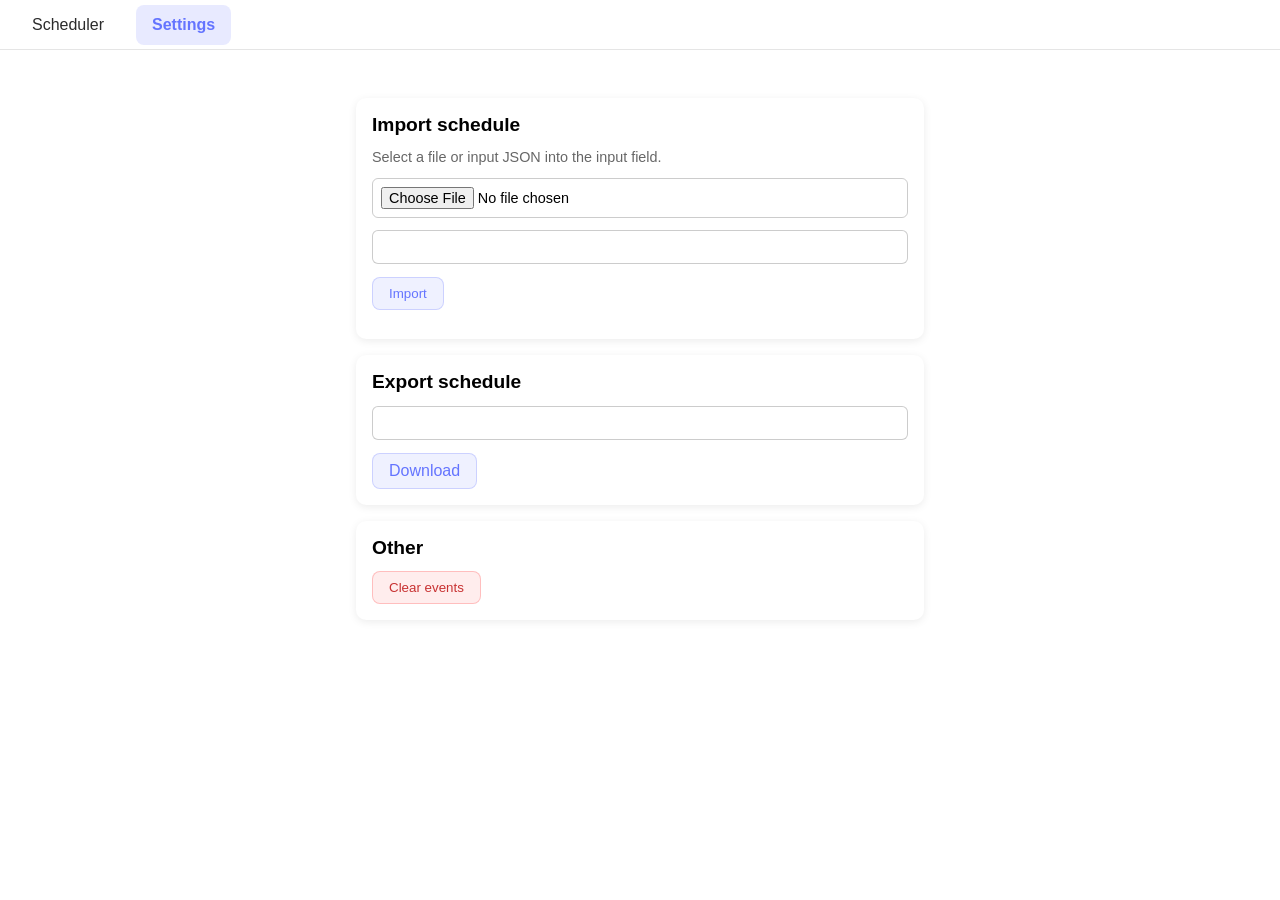
==== html/settings.html @ e54dff3c "Import export functionality added - Added styling for settings page" ====
<!DOCTYPE html>
<html lang="en">
<head>
    <meta charset="UTF-8">
    <meta name="viewport" content="width=device-width, initial-scale=1.0">
    <title>Week scheduler</title>
    <link rel="stylesheet" href="/css/styles.css">
</head>
<body>
    <nav>
        <ul>
            <li><a href="/index.html">Scheduler</a></li>
            <li><a class="active" href="/html/settings.html">Settings</a></li>
        </ul>
    </nav>

    <div class="settings-container">
        <div class="import-container">
            <h1>Import schedule</h1>
            <span class="import-instructions">Select a file or input JSON into the input field.</span>
            <input type="file" id="json-file-import" accept=".json">
            <input type="text" id="json-text-import">
            <button id="json-import-button">Import</button>
            <div id="json-import-result"></div>
        </div>

        <div class="export-container">
            <h1>Export schedule</h1>
            <input type="text" id="json-text-export" readonly></input>
            <a id="json-file-export" download="schedule.json">Download</a>
        </div>

        <div class="other-container">
            <h1>Other</h1>
            <button id="clear-events-button">Clear events</button>
        </div>
    </div>
    

    <script type="module" src="/js/settings.js"></script>
</body>
</html>
---- css/styles.css ----
:root {
    --schedule-column-count: 7;
    --schedule-row-count: 24;
    --schedule-cell-width: 220px;
    --schedule-cell-height: 80px;
    --schedule-times-width: clamp(3rem, 8vw, 20rem);

    --main-color: rgb(100, 116, 255);
    --dark-text-color: #2b2b2b;

    --line-color: rgba(0, 0, 0, 0.5);
}

* {
    box-sizing: border-box;
}

html {
    font-family: 'Segoe UI', Tahoma, Geneva, Verdana, sans-serif;
    height: 100%;
}

body {
    margin: 0;
    padding: 0;
}

nav {
    height: 50px;
    border-bottom: 1px solid rgba(0, 0, 0, 0.1);

    display: flex;
    align-items: center;
}

nav ul {
    width: 100%;
    padding: 0 1rem;

    display: flex;
    gap: 1rem;
}

nav li {
    display: flex;
}

nav a {
    display: flex;
    align-items: center;
    justify-content: center;

    height: 2.5rem;
    padding: 0 1rem;

    text-decoration: none;

    color: var(--dark-text-color);

    border-radius: 8px;

    transition: all 0.15s ease;
}

nav a:hover {
    background: rgba(100, 116, 255, 0.1);
    color: var(--main-color);;
}

nav a:active {
    background: rgba(100, 116, 255, 0.2);
}

nav a.active {
    background: rgba(100, 116, 255, 0.15);
    color: var(--main-color);;
    font-weight: 600;
}

.container-grid {
    display: grid;
    grid-template-columns: calc(var(--schedule-times-width)) 1fr;
    grid-template-rows: 7vh 1fr;
}

.button-container {
    display: flex;
}

.button-container > button {
    display: none;
    align-items: center;
    justify-content: center;
    
    margin: 1rem;

    color: var(--main-color);;
    box-shadow: 0 2px 6px rgba(0, 0, 0, 0.08);
    border: 1px solid rgba(100, 116, 255, 0.25);

    cursor: pointer;
    transition: all 0.15s ease;
}

#previous-day-button, #next-day-button {
    width: 3rem;
    height: 3rem;

    font-size: 1.2rem;

    background: white;
    
    border-radius: 50%;
}

#new-event-button {
    display: flex;

    width: 10rem;
    height: 3rem;

    font-size: 0.9rem;

    background: rgba(100, 116, 255, 0.1);
    
    border-radius: 8px;
}

#previous-day-button:hover, #next-day-button:hover, #new-event-button:hover {
    background: rgba(100, 116, 255, 0.2);
    transform: translateY(-1px);
    border-color: rgba(100, 116, 255, 0.4);
    box-shadow: 0 4px 10px rgba(0, 0, 0, 0.12);
}

#previous-day-button:active, #next-day-button:active, #new-event-button:active {
    transform: translateY(0px);
    box-shadow: 0 2px 4px rgba(0, 0, 0, 0.1);
}

.days-container {
    width: calc(var(--schedule-column-count) * var(--schedule-cell-width));
    grid-column: 2;

    display: grid;
    grid-template-columns: repeat(var(--schedule-column-count), var(--schedule-cell-width));
}

.day {
    display: flex;
    flex-direction: column;
    align-items: center;
    justify-content: flex-end;
}

.day > .date {
    font-size: 0.8rem;
    color: rgba(0, 0, 0, 0.50);
}

.day > .weekday {
    font-size: 1rem;
    font-weight: 600;
}

.day.today > .date, .day.today > .weekday {
    color: var(--main-color);;
}

.schedule-wrapper {
    height: 65vh;
    width: 100vw;
    padding-right: var(--schedule-times-width);

    display: grid;
    grid-template-columns: var(--schedule-times-width) 1fr;
    
    overflow-y: scroll;
    overflow-x: hidden;

    border-top: 1px solid rgba(0, 0, 0, 0.5);
    border-bottom: 1px solid rgba(0, 0, 0, 0.5);
}

.schedule-container {
    display: grid;
    grid-template-columns: repeat(var(--schedule-column-count), 1fr);
    grid-template-rows: repeat(var(--schedule-row-count), var(--schedule-cell-height));

    background-position: 0px -1px;
    background-size: var(--schedule-cell-width) var(--schedule-cell-height);
    background-image: 
        linear-gradient(to right, rgba(0, 0, 0, 0.5) 1px, transparent 1px), 
        linear-gradient(to bottom, rgba(0, 0, 0, 0.5) 1px, transparent 1px);
}

.event-container {
    display: flex;
    flex-direction: column;

    position: relative;

    background-color: var(--main-color);;
    box-shadow: 0 2px 6px rgba(0, 0, 0, 0.15);
    
    border-radius: 10px;
    padding: 0.25rem;
    padding: 0.2rem 0.4rem;
    margin-right: 0.5rem;

    overflow: hidden;
}

.event-container > span {
    font-size: 0.9rem;
    opacity: 80%;
    color: white;

    overflow: hidden;
}

.event-container > span:first-child {
    font-size: 1rem;
    opacity: 100%;

    white-space: nowrap;
}

.event-container > span:last-child {
    white-space: wrap;
}

.times-container {
    display: grid;
    grid-template-rows: repeat(var(--schedule-row-count), var(--schedule-cell-height));
}

.times-container > div {
    display: flex;
    justify-content: flex-end;
    margin-right: 5px;

    font-size: 0.8rem;
    color: rgba(0, 0, 0, 0.6);

    transform: translateY(calc(var(--schedule-cell-height) * -0.14));
}

#new-event-window {
    width: min(28rem, 90vw);
    padding: 1.5rem;
    
    position: absolute;
    left: 50%;
    top: 50%;
    transform: translate(-50%, -50%);
    
    background-color: white;
    box-shadow: 0 10px 30px rgba(0, 0, 0, 0.15);
    border-radius: 12px;

    visibility: hidden;
}

#new-event-form {
    display:flex;
    flex-direction: column;
    gap: 1rem;
}

.close-button-container {
    display: flex;
    justify-content: space-between;
    align-items: center;
}

.close-button-container > h1 {
    font-size: 1.3rem;
    margin: 0;
}

#new-event-close-button {
    width: 2rem;
    height: 2rem;

    border: none;
    background: transparent;

    font-size: 1.5rem;
    cursor: pointer;

    border-radius: 6px;
    transition: background 0.15s ease;
}

#new-event-close-button:hover {
    background: rgba(0, 0, 0, 0.1);
}

#new-event-form input, #new-event-form textarea, #new-event-form select {
    padding: 0.5rem 0.7rem;

    border: 1px solid rgba(0, 0, 0, 0.15);
    border-radius: 6px;

    font-size: 0.9rem;
    font-family: 'Segoe UI', Tahoma, Geneva, Verdana, sans-serif;

    resize: none;
}

#new-event-form input:focus, #new-event-form textarea:focus, #new-event-form select:focus {
    outline: none;
    border-color: var(--main-color);
    box-shadow: 0 0 0 2px rgba(100, 116, 255, 0.2);
}

#create-new-event-button {
    margin-top: 0.5rem;
    height: 2.5rem;

    border: none;
    border-radius: 8px;

    background: var(--main-color);
    color: white;

    cursor: pointer;

    transition: background 0.15s ease;    
}

#create-new-event-button:hover {
    background: rgb(85, 100, 240);
}

.settings-container {
    max-width: 600px;
    display: flex;
    flex-direction: column;

    margin: 2rem auto;
    padding: 1rem;
    gap: 1rem;
}

.import-container, .export-container, .other-container {
    display: flex;
    flex-direction: column;
    
    background: white;
    border-radius: 10px;
    box-shadow: 0 2px 8px rgba(0, 0, 0, 0.08);

    padding: 1rem;
    gap: 0.8rem;
}

.settings-container h1 {
    margin: 0;
    font-size: 1.2rem;
}

.import-instructions {
    font-size: 0.9rem;
    color: rgba(0, 0, 0, 0.6);
}

#json-file-import, #json-text-import, #json-text-export {
    width: 100%;
    padding: 0.5rem;

    border: 1px solid rgba(0, 0, 0, 0.2);
    border-radius: 6px;

    font-size: 0.9rem;
}

#json-import-button, #json-file-export, #clear-events-button {
    align-self: flex-start;

    padding: 0.5rem 1rem;

    background: rgba(100, 116, 255, 0.1);
    color: rgb(100, 116, 255);
    border: 1px solid rgba(100, 116, 255, 0.25);
    border-radius: 8px;

    text-decoration: none;
    cursor: pointer;
    transition: all 0.15s ease;
}

#json-import-button:hover, #json-file-export:hover {
    background: rgba(100, 116, 255, 0.2);
    border-color: rgba(100, 116, 255, 0.4);
}

#clear-events-button {
    background: rgba(255, 80, 80, 0.1);
    color: rgb(200, 50, 50);
    border: 1px solid rgba(255, 80, 80, 0.3);
}

#clear-events-button:hover {
    background: rgba(255, 80, 80, 0.2);
    border-color: rgba(255, 80, 80, 0.4);
}

#json-import-result {
    font-size: 0.9rem;
    color: rgba(0, 0, 0, 0.6);
}

/* These two are kind of stupid but no time to fix :( */
@media only screen and (max-height: 580px) {
    .container-grid {
        row-gap: 5vh;
    }
}

@media only screen and (max-height: 600px) {
    .schedule-wrapper {
        height: 50vh;
    }
}

@media only screen and (max-width: 480px) {
    :root {
        --schedule-column-count: 1;
    }

    nav ul {
        gap: 0;
        padding: 0;
        height: 100%;
    }

    nav li {
        flex: 1;
    }

    nav a {
        width: 100%;
        height: 100%;
        border-radius: 0;
    }

    .button-container > button {
        display: flex;
    }

    #new-event-button {
        flex: 1;
    }
    
    .days-container {
        width: calc(7 * var(--schedule-cell-width));
        grid-template-columns: 1fr;
    }

    .schedule-container {
        background-size: 100% var(--schedule-cell-height);
        border-right: 1px solid rgba(0, 0, 0, 0.5);
    }
}
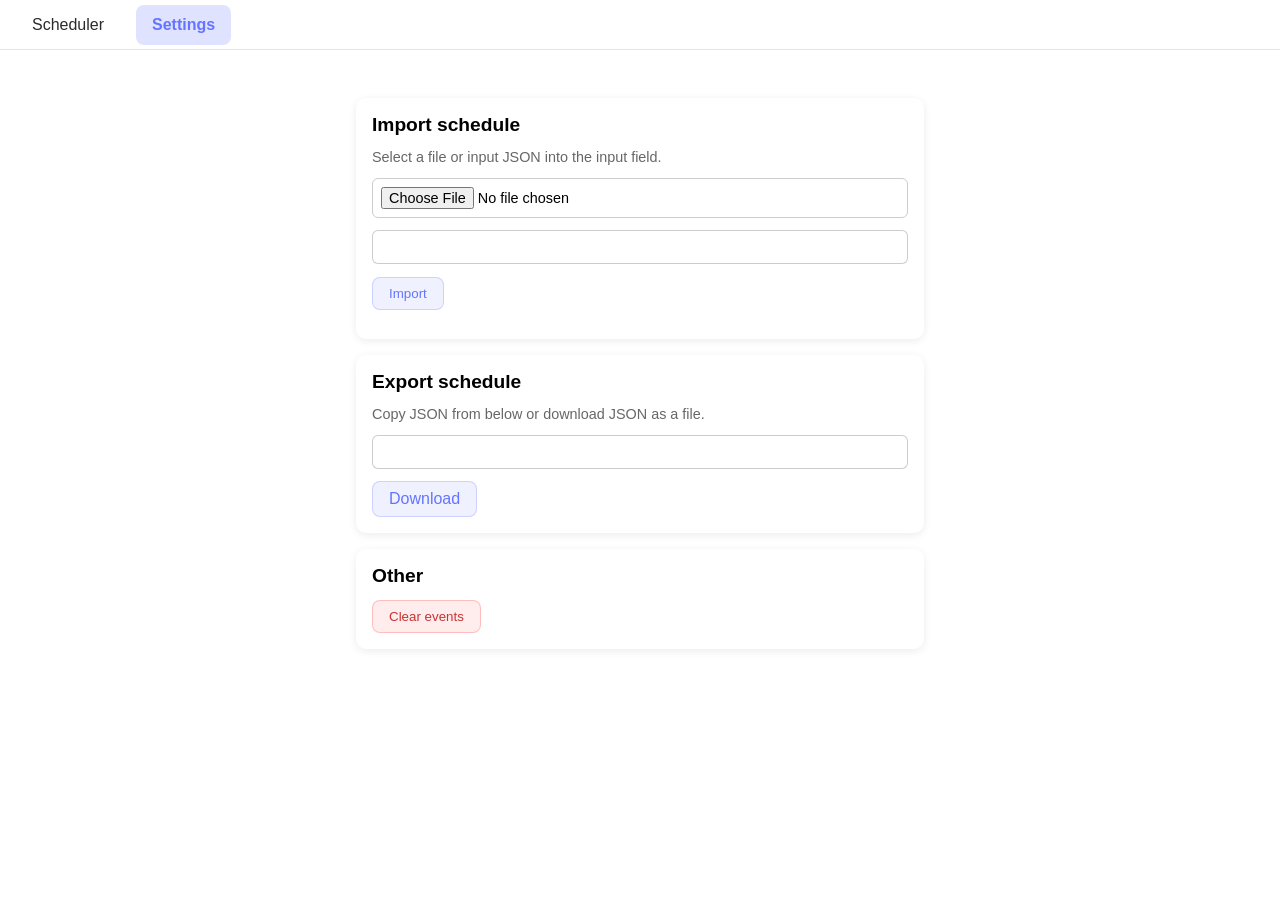
==== commit 15411375: "Users can now open events and delete them" ====
--- a/html/settings.html
+++ b/html/settings.html
@@ -17,7 +17,7 @@
     <div class="settings-container">
         <div class="import-container">
             <h1>Import schedule</h1>
-            <span class="import-instructions">Select a file or input JSON into the input field.</span>
+            <span class="instructions">Select a file or input JSON into the input field.</span>
             <input type="file" id="json-file-import" accept=".json">
             <input type="text" id="json-text-import">
             <button id="json-import-button">Import</button>
@@ -26,13 +26,14 @@
 
         <div class="export-container">
             <h1>Export schedule</h1>
+            <span class="instructions">Copy JSON from below or download JSON as a file.</span>
             <input type="text" id="json-text-export" readonly></input>
             <a id="json-file-export" download="schedule.json">Download</a>
         </div>
 
         <div class="other-container">
             <h1>Other</h1>
-            <button id="clear-events-button">Clear events</button>
+            <button class="caution-button" id="clear-events-button">Clear events</button>
         </div>
     </div>
     
--- a/css/styles.css
+++ b/css/styles.css
@@ -2,10 +2,12 @@
     --schedule-column-count: 7;
     --schedule-row-count: 24;
     --schedule-cell-width: 220px;
-    --schedule-cell-height: 80px;
+    --schedule-cell-height: 50px;
     --schedule-times-width: clamp(3rem, 8vw, 20rem);
 
     --main-color: rgb(100, 116, 255);
+    --main-color-hover: rgba(100, 116, 255, 0.1);
+    --main-color-active: rgba(100, 116, 255, 0.2);
     --dark-text-color: #2b2b2b;
 
     --line-color: rgba(0, 0, 0, 0.5);
@@ -67,12 +69,8 @@
     color: var(--main-color);;
 }
 
-nav a:active {
+nav a.active {
     background: rgba(100, 116, 255, 0.2);
-}
-
-nav a.active {
-    background: rgba(100, 116, 255, 0.15);
     color: var(--main-color);;
     font-weight: 600;
 }
@@ -96,7 +94,7 @@
 
     color: var(--main-color);;
     box-shadow: 0 2px 6px rgba(0, 0, 0, 0.08);
-    border: 1px solid rgba(100, 116, 255, 0.25);
+    border: 1px solid rgba(100, 116, 255, 0.20);
 
     cursor: pointer;
     transition: all 0.15s ease;
@@ -200,7 +198,7 @@
 
     position: relative;
 
-    background-color: var(--main-color);;
+    background-color: var(--main-color);
     box-shadow: 0 2px 6px rgba(0, 0, 0, 0.15);
     
     border-radius: 10px;
@@ -209,13 +207,15 @@
     margin-right: 0.5rem;
 
     overflow: hidden;
+    cursor: pointer;
 }
 
 .event-container > span {
-    font-size: 0.9rem;
+    font-size: 0.8rem;
     opacity: 80%;
     color: white;
 
+    white-space: nowrap;
     overflow: hidden;
 }
 
@@ -246,7 +246,7 @@
     transform: translateY(calc(var(--schedule-cell-height) * -0.14));
 }
 
-#new-event-window {
+.popup-window {
     width: min(28rem, 90vw);
     padding: 1.5rem;
     
@@ -277,9 +277,11 @@
 .close-button-container > h1 {
     font-size: 1.3rem;
     margin: 0;
-}
-
-#new-event-close-button {
+
+    word-break: break-all;
+}
+
+.close-button {
     width: 2rem;
     height: 2rem;
 
@@ -290,10 +292,11 @@
     cursor: pointer;
 
     border-radius: 6px;
+
     transition: background 0.15s ease;
 }
 
-#new-event-close-button:hover {
+.close-button:hover {
     background: rgba(0, 0, 0, 0.1);
 }
 
@@ -334,6 +337,25 @@
     background: rgb(85, 100, 240);
 }
 
+.event-info {
+    display: flex;
+    flex-direction: column;
+
+    gap: 1rem;
+}
+
+.event-info > span {
+    font-size: 0.9rem;
+    color: rgba(0, 0, 0, 0.6);
+}
+
+.event-info p {
+    font-size: 0.9rem;
+    margin: 0;
+    
+    word-break: break-all;
+}
+
 .settings-container {
     max-width: 600px;
     display: flex;
@@ -361,7 +383,7 @@
     font-size: 1.2rem;
 }
 
-.import-instructions {
+.instructions {
     font-size: 0.9rem;
     color: rgba(0, 0, 0, 0.6);
 }
@@ -376,13 +398,13 @@
     font-size: 0.9rem;
 }
 
-#json-import-button, #json-file-export, #clear-events-button {
+#json-import-button, #json-file-export, .caution-button {
     align-self: flex-start;
 
     padding: 0.5rem 1rem;
 
     background: rgba(100, 116, 255, 0.1);
-    color: rgb(100, 116, 255);
+    color: var(--main-color);
     border: 1px solid rgba(100, 116, 255, 0.25);
     border-radius: 8px;
 
@@ -396,13 +418,14 @@
     border-color: rgba(100, 116, 255, 0.4);
 }
 
-#clear-events-button {
+.caution-button {
     background: rgba(255, 80, 80, 0.1);
     color: rgb(200, 50, 50);
     border: 1px solid rgba(255, 80, 80, 0.3);
-}
-
-#clear-events-button:hover {
+    transition: none;
+}
+
+.caution-button:hover {
     background: rgba(255, 80, 80, 0.2);
     border-color: rgba(255, 80, 80, 0.4);
 }
